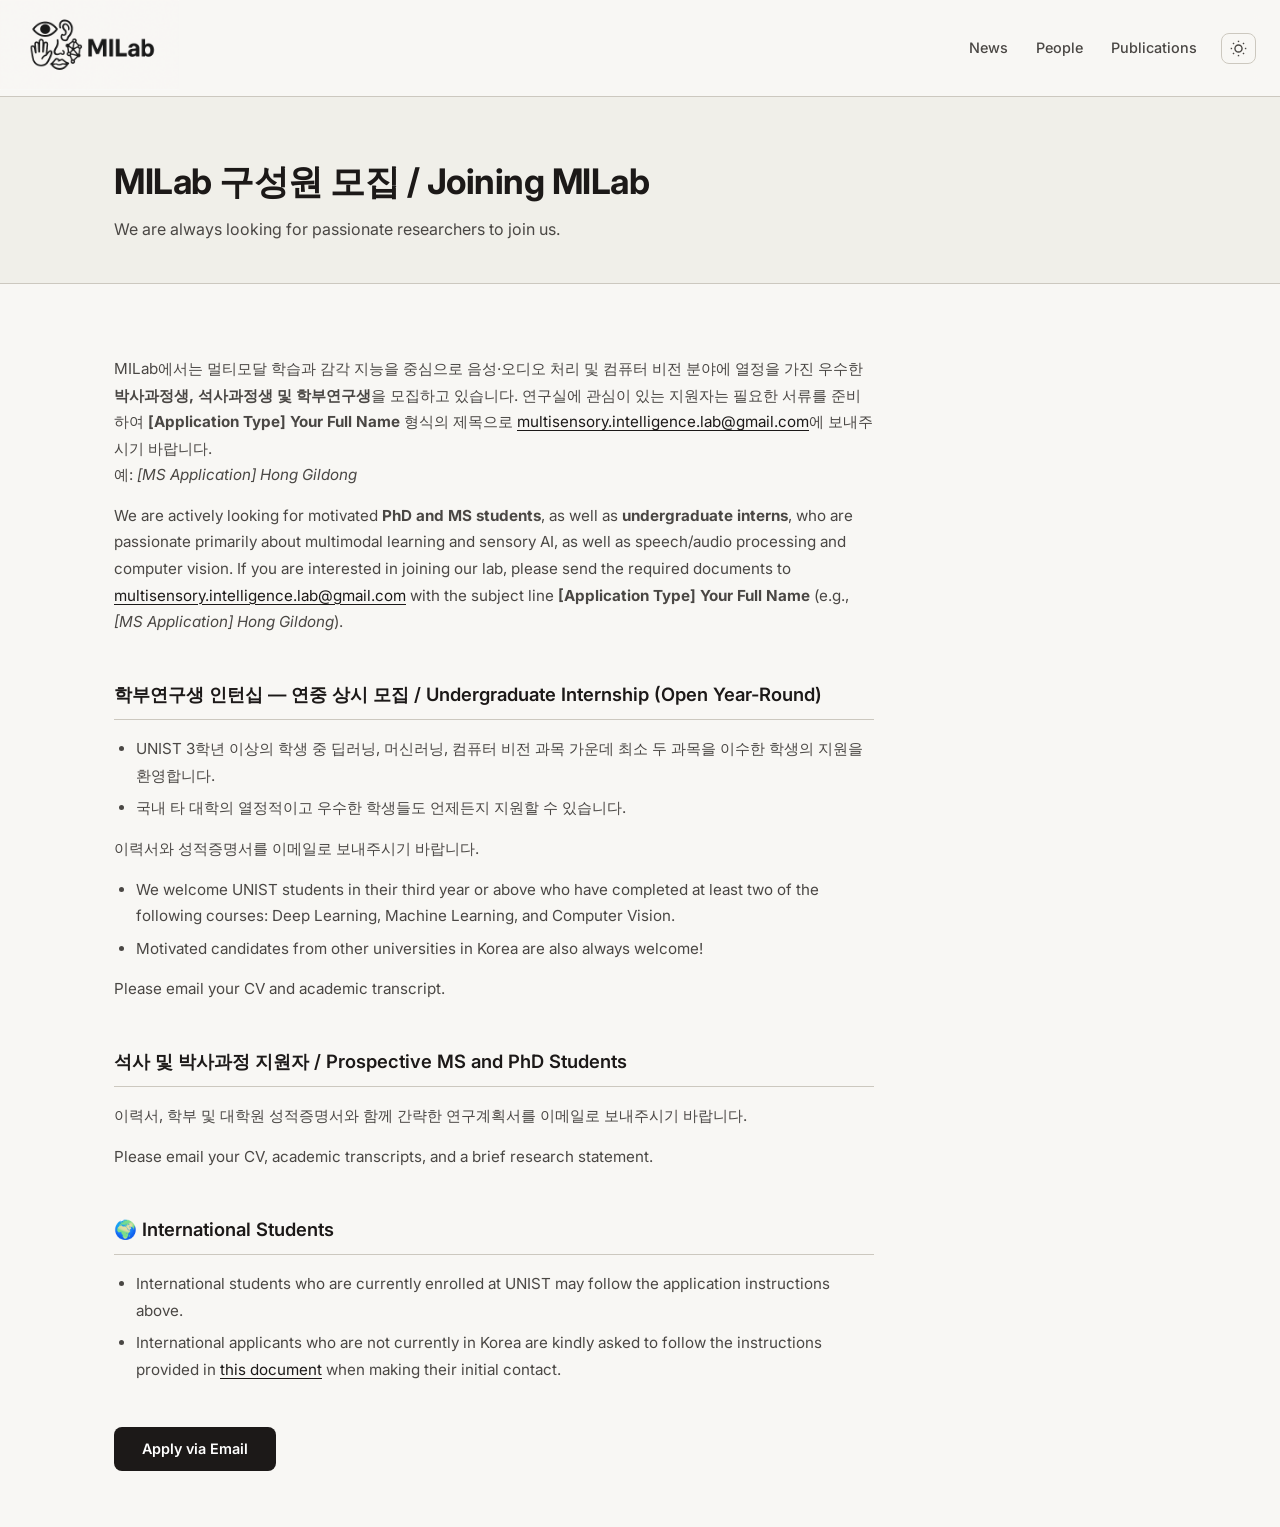
==== join.html @ 4d62dceb "Add Join MILab recruitment page and update join button Co-Authored-By: Claude Fable 5 <noreply@anthr" ====
<!DOCTYPE html>
<html lang="en" data-theme="light">
<head>
  <meta charset="UTF-8" />
  <meta name="viewport" content="width=device-width, initial-scale=1.0" />
  <title>Join MILab — MILab UNIST</title>
  <meta name="description" content="MILab is recruiting PhD/MS students and undergraduate interns passionate about multimodal learning and sensory AI." />
  <link rel="stylesheet" href="assets/css/style.css" />
  <link rel="stylesheet" href="assets/css/pages.css" />
  <link href="https://fonts.googleapis.com/css2?family=Inter:wght@300;400;500;600;700&display=swap" rel="stylesheet" />
</head>
<body>
  <header class="navbar">
    <a href="index.html" class="nav-logo">
      <img src="imgs/MILAB.png" alt="MILab" class="nav-logo-img" />
    </a>
    <div class="nav-inner">
      <nav class="nav-links">
        <a href="news.html">News</a>
        <a href="people.html">People</a>
        <a href="publications.html">Publications</a>
      </nav>
      <button class="theme-toggle" id="themeToggle" aria-label="Toggle theme">
        <svg class="icon-sun" xmlns="http://www.w3.org/2000/svg" viewBox="0 0 24 24" fill="none" stroke="currentColor" stroke-width="2"><circle cx="12" cy="12" r="5"/><line x1="12" y1="1" x2="12" y2="3"/><line x1="12" y1="21" x2="12" y2="23"/><line x1="4.22" y1="4.22" x2="5.64" y2="5.64"/><line x1="18.36" y1="18.36" x2="19.78" y2="19.78"/><line x1="1" y1="12" x2="3" y2="12"/><line x1="21" y1="12" x2="23" y2="12"/><line x1="4.22" y1="19.78" x2="5.64" y2="18.36"/><line x1="18.36" y1="5.64" x2="19.78" y2="4.22"/></svg>
        <svg class="icon-moon" xmlns="http://www.w3.org/2000/svg" viewBox="0 0 24 24" fill="none" stroke="currentColor" stroke-width="2"><path d="M21 12.79A9 9 0 1 1 11.21 3 7 7 0 0 0 21 12.79z"/></svg>
      </button>
      <button class="hamburger" id="hamburger" aria-label="Open menu">&#9776;</button>
    </div>
    <div class="mobile-menu" id="mobileMenu">
      <a href="news.html">News</a>
      <a href="people.html">People</a>
      <a href="publications.html">Publications</a>
    </div>
  </header>

  <main>
    <div class="page-hero">
      <div class="container">
        <h1 class="page-title">MILab 구성원 모집 / Joining MILab</h1>
        <p class="page-subtitle">We are always looking for passionate researchers to join us.</p>
      </div>
    </div>

    <div class="container page-content">
      <div class="join-page">

        <section class="join-section">
          <p class="join-ko">
            MILab에서는 멀티모달 학습과 감각 지능을 중심으로 음성·오디오 처리 및 컴퓨터 비전 분야에
            열정을 가진 우수한 <strong>박사과정생, 석사과정생 및 학부연구생</strong>을 모집하고 있습니다.
            연구실에 관심이 있는 지원자는 필요한 서류를 준비하여
            <strong>[Application Type] Your Full Name</strong> 형식의 제목으로
            <a href="mailto:multisensory.intelligence.lab@gmail.com">multisensory.intelligence.lab@gmail.com</a>에
            보내주시기 바랍니다.<br />
            예: <em>[MS Application] Hong Gildong</em>
          </p>
          <p class="join-en">
            We are actively looking for motivated <strong>PhD and MS students</strong>, as well as
            <strong>undergraduate interns</strong>, who are passionate primarily about multimodal learning
            and sensory AI, as well as speech/audio processing and computer vision.
            If you are interested in joining our lab, please send the required documents to
            <a href="mailto:multisensory.intelligence.lab@gmail.com">multisensory.intelligence.lab@gmail.com</a>
            with the subject line <strong>[Application Type] Your Full Name</strong>
            (e.g., <em>[MS Application] Hong Gildong</em>).
          </p>
        </section>

        <section class="join-section">
          <h2 class="join-section-title">학부연구생 인턴십 — 연중 상시 모집 / Undergraduate Internship (Open Year-Round)</h2>
          <ul class="join-list join-ko">
            <li>UNIST 3학년 이상의 학생 중 딥러닝, 머신러닝, 컴퓨터 비전 과목 가운데 최소 두 과목을 이수한 학생의 지원을 환영합니다.</li>
            <li>국내 타 대학의 열정적이고 우수한 학생들도 언제든지 지원할 수 있습니다.</li>
          </ul>
          <p class="join-ko">이력서와 성적증명서를 이메일로 보내주시기 바랍니다.</p>
          <ul class="join-list join-en">
            <li>We welcome UNIST students in their third year or above who have completed at least two of the following courses: Deep Learning, Machine Learning, and Computer Vision.</li>
            <li>Motivated candidates from other universities in Korea are also always welcome!</li>
          </ul>
          <p class="join-en">Please email your CV and academic transcript.</p>
        </section>

        <section class="join-section">
          <h2 class="join-section-title">석사 및 박사과정 지원자 / Prospective MS and PhD Students</h2>
          <p class="join-ko">이력서, 학부 및 대학원 성적증명서와 함께 간략한 연구계획서를 이메일로 보내주시기 바랍니다.</p>
          <p class="join-en">Please email your CV, academic transcripts, and a brief research statement.</p>
        </section>

        <section class="join-section">
          <h2 class="join-section-title">🌍 International Students</h2>
          <ul class="join-list">
            <li>International students who are currently enrolled at UNIST may follow the application instructions above.</li>
            <!-- TODO: replace href="#" with the actual link to the document for international applicants -->
            <li>International applicants who are not currently in Korea are kindly asked to follow the instructions provided in <a href="#">this document</a> when making their initial contact.</li>
          </ul>
        </section>

        <div class="join-cta">
          <a href="mailto:multisensory.intelligence.lab@gmail.com" class="join-btn">Apply via Email</a>
        </div>

      </div>
    </div>
  </main>

  <footer class="footer">
    <div class="container">
      <div class="footer-inner">
        <div class="footer-brand">
          <img src="imgs/MILAB.png" alt="MILab" class="footer-logo-img" />
          <p>Multisensory Intelligence Lab<br>UNIST · Ulsan, South Korea</p>
        </div>
        <div class="footer-links">
          <a href="news.html">News</a>
          <a href="people.html">People</a>
          <a href="publications.html">Publications</a>
        </div>
      </div>
      <p class="footer-copy">&copy; 2026 Multisensory Intelligence Lab, UNIST. All rights reserved.</p>
    </div>
  </footer>

  <script src="assets/js/main.js"></script>
</body>
</html>
---- assets/css/style.css ----
/* ── Reset & Variables ── */
*, *::before, *::after { box-sizing: border-box; margin: 0; padding: 0; }

:root {
  --bg: #F8F7F4;
  --bg-2: #f0efe9;
  --bg-3: #e8e6df;
  --border: #ccc8bf;
  --text: #1c1918;
  --text-2: #4a4744;
  --text-3: #8a8581;
  --accent: #1c1918;
  --accent-light: #e0dcd4;
  --accent-2: #3a3734;
  --tag-bg: #d8d4cc;
  --tag-color: #1c1918;
  --card-bg: #F8F7F4;
  --shadow: 0 2px 12px rgba(28,25,24,0.07);
  --shadow-hover: 0 8px 32px rgba(28,25,24,0.14);
  --radius: 12px;
  --nav-height: 96px;
  --font: 'Inter', system-ui, -apple-system, sans-serif;
}

[data-theme="dark"] {
  --bg: #1a1816;
  --bg-2: #211f1c;
  --bg-3: #282522;
  --border: #3a3734;
  --text: #efebe3;
  --text-2: #b8b4ac;
  --text-3: #7a7672;
  --accent: #efebe3;
  --accent-light: #2a2724;
  --accent-2: #ccc8bf;
  --tag-bg: #2a2724;
  --tag-color: #efebe3;
  --card-bg: #211f1c;
  --shadow: 0 2px 12px rgba(0,0,0,0.35);
  --shadow-hover: 0 8px 32px rgba(0,0,0,0.55);
}

html { scroll-behavior: smooth; height: 100%; }

body {
  font-family: var(--font);
  background: var(--bg);
  color: var(--text);
  line-height: 1.6;
  transition: background 0.25s, color 0.25s;
  height: 100%;
  display: flex;
  flex-direction: column;
  overflow: hidden;
}

a { color: var(--accent); text-decoration: none; transition: opacity 0.15s; }
a:hover { opacity: 0.75; }

.container {
  max-width: 1100px;
  margin: 0 auto;
  padding: 0 24px;
}

/* ── Navbar ── */
.navbar {
  position: sticky;
  top: 0;
  z-index: 100;
  border-bottom: 1px solid var(--border);
  backdrop-filter: blur(12px);
  background: color-mix(in srgb, var(--bg) 85%, transparent);
}

.nav-logo {
  position: absolute;
  top: 0;
  left: 0;
  display: block;
  line-height: 0;
}

.nav-logo-img {
  height: 90px;
  width: auto;
  display: block;
}

.nav-inner {
  height: var(--nav-height);
  display: flex;
  align-items: center;
  justify-content: flex-end;
  padding: 0 24px;
  gap: 24px;
}

/* Invert logo to white on dark background */
[data-theme="dark"] .nav-logo-img,
[data-theme="dark"] .footer-logo-img {
  filter: invert(1);
}

.footer-logo-img {
  height: 28px;
  width: auto;
  display: block;
  margin-bottom: 8px;
}

.logo-accent {
  color: var(--accent);
}

.nav-links {
  display: flex;
  gap: 28px;
  align-items: center;
}

.nav-links a {
  color: var(--text-2);
  font-size: 0.9rem;
  font-weight: 500;
}

.nav-links a:hover { color: var(--text); opacity: 1; }

.theme-toggle {
  background: none;
  border: 1px solid var(--border);
  border-radius: 8px;
  padding: 6px 8px;
  cursor: pointer;
  color: var(--text-2);
  display: flex;
  align-items: center;
  transition: background 0.15s, border-color 0.15s;
}

.theme-toggle:hover { background: var(--bg-2); }

.theme-toggle svg { width: 17px; height: 17px; }

[data-theme="light"] .icon-moon { display: none; }
[data-theme="dark"] .icon-sun { display: none; }

.hamburger {
  display: none;
  background: none;
  border: none;
  font-size: 1.5rem;
  color: var(--text);
  cursor: pointer;
  margin-left: auto;
}

.mobile-menu {
  display: none;
  flex-direction: column;
  padding: 12px 24px 16px;
  border-top: 1px solid var(--border);
  background: var(--bg);
}

.mobile-menu.open { display: flex; }
.mobile-menu a { padding: 10px 0; color: var(--text-2); font-size: 0.95rem; }

/* ── Split Layout ── */
.split-layout {
  display: grid;
  grid-template-columns: 1.2fr 1fr;
  flex: 1;
  min-height: 0;
  overflow: hidden;
}

.col-left {
  overflow-y: auto;
  height: 100%;
  background: var(--bg);
  border-right: 1px solid var(--border);
}

.col-right {
  overflow-y: auto;
  height: 100%;
  background: var(--bg-2);
}

.col-section {
  padding: 40px 36px;
}

/* ── Hero Carousel ── */
.hero { width: 100%; overflow: hidden; position: relative; }

.carousel {
  position: relative;
  height: 320px;
  overflow: hidden;
}
.carousel-slide img {
  width: 100%;
  height: 100%;
  object-fit: cover; /* 핵심! */
  display: block;
}

.carousel-track {
  display: flex;
  height: 100%;
  transition: transform 0.5s cubic-bezier(0.4, 0, 0.2, 1);
}

.carousel-slide {
  min-width: 100%;
  height: 100%;
  position: relative;
  display: flex;
  align-items: flex-end;
  padding: 32px 40px;
}

.slide-label {
  background: rgba(0,0,0,0.45);
  color: #fff;
  padding: 6px 14px;
  border-radius: 6px;
  font-size: 0.85rem;
  backdrop-filter: blur(4px);
}

.carousel-btn {
  position: absolute;
  top: 50%;
  transform: translateY(-50%);
  background: rgba(255,255,255,0.2);
  border: 1px solid rgba(255,255,255,0.3);
  color: #fff;
  font-size: 1.6rem;
  width: 44px;
  height: 44px;
  border-radius: 50%;
  cursor: pointer;
  display: flex;
  align-items: center;
  justify-content: center;
  backdrop-filter: blur(4px);
  transition: background 0.15s;
}

.carousel-btn:hover { background: rgba(255,255,255,0.35); }
.carousel-btn.prev { left: 20px; }
.carousel-btn.next { right: 20px; }

.carousel-dots {
  position: absolute;
  bottom: 16px;
  left: 50%;
  transform: translateX(-50%);
  display: flex;
  gap: 8px;
}

.dot {
  width: 8px;
  height: 8px;
  border-radius: 50%;
  background: rgba(255,255,255,0.5);
  cursor: pointer;
  transition: background 0.2s;
}

.dot.active { background: #fff; }

/* ── Mission ── */
.mission {
  background: var(--bg);
}

.mission-grid {
  display: grid;
  grid-template-columns: 1fr 320px;
  gap: 64px;
  align-items: start;
}

.mission-title {
  font-size: 2rem;
  font-weight: 700;
  line-height: 1.2;
  margin-bottom: 20px;
  letter-spacing: -0.5px;
}

.mission-lead {
  font-size: 1.05rem;
  color: var(--text);
  margin-bottom: 16px;
  line-height: 1.7;
}

.mission-body {
  font-size: 0.95rem;
  color: var(--text-2);
  line-height: 1.75;
  margin-bottom: 24px;
}

.mission-tags {
  display: flex;
  flex-wrap: wrap;
  gap: 8px;
}

.tag {
  background: var(--tag-bg);
  color: var(--tag-color);
  border-radius: 6px;
  padding: 5px 12px;
  font-size: 0.8rem;
  font-weight: 500;
}

.pi-card {
  background: var(--card-bg);
  border: 1px solid var(--border);
  border-radius: var(--radius);
  padding: 28px;
  box-shadow: var(--shadow);
  display: flex;
  gap: 20px;
  align-items: flex-start;
}

.pi-avatar {
  width: 60px;
  height: 60px;
  border-radius: 50%;
  background: var(--text);
  color: var(--bg);
  display: flex;
  align-items: center;
  justify-content: center;
  font-weight: 700;
  font-size: 1.1rem;
  flex-shrink: 0;
}

.pi-info h3 { font-size: 1rem; font-weight: 600; margin-bottom: 4px; }

.pi-title { font-size: 0.82rem; color: var(--accent); font-weight: 500; margin-bottom: 2px; }
.pi-affil { font-size: 0.8rem; color: var(--text-3); margin-bottom: 14px; }

.pi-links { display: flex; flex-wrap: wrap; gap: 8px; }
.pi-link {
  font-size: 0.78rem;
  font-weight: 500;
  color: var(--accent);
  border: 1px solid var(--border);
  border-radius: 5px;
  padding: 3px 10px;
}
.pi-link:hover { background: var(--accent-light); opacity: 1; }

/* ── Sections common ── */
.section-title {
  font-size: 1.5rem;
  font-weight: 700;
  letter-spacing: -0.3px;
  margin-bottom: 32px;
}

.section-header {
  display: flex;
  align-items: center;
  justify-content: space-between;
  margin-bottom: 32px;
}

.section-header .section-title { margin-bottom: 0; }

.see-all {
  font-size: 0.87rem;
  font-weight: 500;
  color: var(--accent);
}

/* ── Research Areas ── */
.research-areas {
  background: var(--bg-2);
}

.areas-grid {
  display: grid;
  grid-template-columns: 1fr;
  gap: 16px;
}

.area-card {
  background: var(--card-bg);
  border: 1px solid var(--border);
  border-radius: var(--radius);
  padding: 28px;
  box-shadow: var(--shadow);
  transition: box-shadow 0.2s, transform 0.2s;
}

.area-card:hover {
  box-shadow: var(--shadow-hover);
  transform: translateY(-2px);
}

.area-icon {
  width: 48px;
  height: 48px;
  color: var(--accent);
  margin-bottom: 16px;
}

.area-card h3 {
  font-size: 1rem;
  font-weight: 600;
  margin-bottom: 10px;
}

.area-card p {
  font-size: 0.875rem;
  color: var(--text-2);
  line-height: 1.65;
}

/* ── Updates ── */
.updates {
  background: var(--bg-3);
}

.updates-list { display: flex; flex-direction: column; gap: 0; }

.update-item {
  display: flex;
  gap: 20px;
  align-items: flex-start;
  padding: 20px 0;
  border-bottom: 1px solid var(--border);
}

.update-item:first-child { border-top: 1px solid var(--border); }

.update-date {
  font-size: 0.8rem;
  color: var(--text-3);
  font-weight: 500;
  min-width: 68px;
  padding-top: 3px;
}

.update-content { display: flex; align-items: flex-start; gap: 12px; }

.update-badge {
  display: inline-block;
  background: var(--text);
  color: var(--bg);
  font-size: 0.72rem;
  font-weight: 600;
  padding: 2px 8px;
  border-radius: 4px;
  flex-shrink: 0;
  margin-top: 3px;
}

.update-badge.accepted { background: var(--text-2); }
.update-badge.news { background: var(--text-3); }

.update-content p {
  font-size: 0.9rem;
  color: var(--text-2);
  line-height: 1.6;
}

/* ── Projects ── */
.projects {
  background: var(--bg);
}

.projects-grid {
  display: grid;
  grid-template-columns: 1fr;
  gap: 16px;
}

.project-card {
  background: var(--card-bg);
  border: 1px solid var(--border);
  border-radius: var(--radius);
  overflow: hidden;
  box-shadow: var(--shadow);
  transition: box-shadow 0.2s, transform 0.2s;
}

.project-card:hover {
  box-shadow: var(--shadow-hover);
  transform: translateY(-2px);
}

.project-thumb {
  height: 120px;
  display: flex;
  align-items: center;
  justify-content: center;
}

.project-thumb-label {
  color: rgba(255,255,255,0.9);
  font-size: 1.2rem;
  font-weight: 700;
  letter-spacing: 1px;
}

.project-info { padding: 20px; }

.project-info h3 {
  font-size: 0.95rem;
  font-weight: 600;
  margin-bottom: 8px;
  line-height: 1.4;
}

.project-info p {
  font-size: 0.83rem;
  color: var(--text-2);
  line-height: 1.6;
  margin-bottom: 14px;
}

.project-tags { display: flex; flex-wrap: wrap; gap: 6px; }

.ptag {
  background: var(--bg-3);
  color: var(--text-3);
  border-radius: 4px;
  padding: 2px 8px;
  font-size: 0.75rem;
  font-weight: 500;
}

/* ── People Preview ── */
.people-preview {
  background: var(--bg-3);
}

.people-grid {
  display: grid;
  grid-template-columns: repeat(4, 1fr);
  gap: 10px;
}

.person-card {
  text-align: center;
  padding: 0;
  background: var(--card-bg);
  border: 1px solid var(--border);
  border-radius: var(--radius);
  box-shadow: var(--shadow);
  transition: box-shadow 0.2s, transform 0.2s;
  overflow: hidden;
}

.person-card:hover {
  box-shadow: var(--shadow-hover);
  transform: translateY(-2px);
}

.person-avatar {
  width: 100%;
  aspect-ratio: 1 / 1;
  border-radius: 0;
  background: var(--bg-3);
  border-bottom: 1px solid var(--border);
  color: var(--text-3);
  font-weight: 700;
  font-size: 1.2rem;
  display: flex;
  align-items: center;
  justify-content: center;
  overflow: hidden;
}

.person-avatar img {
  width: 100%;
  height: 100%;
  object-fit: cover;
}

.person-card-body {
  padding: 10px 8px 12px;
}

.person-card h4 { font-size: 0.80rem; font-weight: 600; margin-bottom: 3px; }
.person-card p { font-size: 0.70rem; color: var(--text-3); }

.join-card a {
  display: block;
  color: inherit;
  text-decoration: none;
}

.join-card .join-icon {
  width: 100%;
  aspect-ratio: 1 / 1;
  border-radius: 0;
  background: var(--bg-3);
  border-bottom: 2px dashed var(--border);
  color: var(--accent);
  font-size: 2rem;
  font-weight: 300;
  display: flex;
  align-items: center;
  justify-content: center;
}

.join-card h4 { color: var(--accent); font-size: 0.88rem; font-weight: 600; margin-bottom: 4px; }

/* ── Join Section (main page) ── */
.join-section-inline {
  padding: 0 36px 40px;
}

.join-box {
  background: var(--accent-light);
  border: 1px solid color-mix(in srgb, var(--accent) 30%, transparent);
  border-radius: var(--radius);
  padding: 36px 40px;
  text-align: center;
}

.join-box h2 { font-size: 1.3rem; font-weight: 700; margin-bottom: 14px; }
.join-box p { font-size: 0.9rem; color: var(--text-2); max-width: 560px; margin: 0 auto 24px; line-height: 1.7; }

.join-btn {
  display: inline-block;
  background: var(--accent);
  color: var(--bg);
  padding: 10px 28px;
  border-radius: 8px;
  font-size: 0.9rem;
  font-weight: 600;
  transition: opacity 0.15s;
}

.join-btn:hover { opacity: 0.85; }

/* ── Publications Preview (right column) ── */
.publications-preview {
  background: var(--bg);
}

.pub-card {
  display: flex;
  flex-direction: row;
  gap: 20px;
  padding: 20px 0;
  border-bottom: 1px solid var(--border);
  align-items: center;
}

.pub-thumb {
  width: 200px;
  height: 130px;
  border-radius: 8px;
  flex-shrink: 0;
  display: flex;
  align-items: center;
  justify-content: center;
  background: var(--bg);
  overflow: hidden;
  color: var(--text-3);
  font-size: 0.8rem;
}

.pub-thumb img {
  display: block;
  width: 100%;
  height: 100%;
  object-fit: contain;
}

.pub-title {
  font-size: 0.95rem;
  font-weight: 600;
  margin-bottom: 5px;
  line-height: 1.45;
}

.pub-authors {
  font-size: 0.83rem;
  color: var(--text-2);
  margin-bottom: 3px;
}

.pub-venue {
  font-size: 0.83rem;
  color: var(--text-3);
  margin-bottom: 10px;
}

.pub-legend {
  font-size: 0.82rem;
  color: var(--text-3);
  margin-bottom: 12px;
}

.pub-legend-symbol {
  color: var(--accent);
  font-weight: 700;
}

.pub-meta {
  font-size: 0.80rem;
  color: #e53e3e;
  margin-left: 4px;
}

.pub-links { display: flex; gap: 8px; }

.pub-link {
  font-size: 0.78rem;
  font-weight: 500;
  color: var(--accent);
  border: 1px solid var(--border);
  border-radius: 5px;
  padding: 2px 10px;
  transition: background 0.15s;
}

.pub-link:hover { background: var(--accent-light); opacity: 1; }

/* ── Inline col-footer (split view) ── */
.col-footer {
  padding: 24px 36px 32px;
  border-top: 1px solid var(--border);
  display: flex;
  align-items: center;
  gap: 16px;
}

.col-footer p {
  font-size: 0.78rem;
  color: var(--text-3);
}

.col-footer-social {
  display: flex;
  gap: 12px;
  margin-left: auto;
}

.col-footer-social a {
  color: var(--text-3);
  transition: color 0.15s;
}

.col-footer-social a:hover {
  color: var(--accent);
  opacity: 1;
}

/* ── Footer ── */
.footer {
  display: none; /* hidden in split-screen desktop mode */
  background: var(--bg-2);
  border-top: 1px solid var(--border);
  padding: 48px 0 24px;
}

.footer-inner {
  display: flex;
  gap: 48px;
  align-items: flex-start;
  margin-bottom: 32px;
  flex-wrap: wrap;
}

.footer-brand .nav-logo {
  display: inline-block;
  font-size: 1.1rem;
  font-weight: 700;
  color: var(--text);
  margin-bottom: 8px;
}

.footer-brand p {
  font-size: 0.82rem;
  color: var(--text-3);
  line-height: 1.6;
}

.footer-links {
  display: flex;
  flex-direction: column;
  gap: 8px;
  margin-left: auto;
}

.footer-links a { font-size: 0.85rem; color: var(--text-2); }

.footer-social { display: flex; gap: 16px; align-items: center; }

.social-link { color: var(--text-3); transition: color 0.15s; }
.social-link:hover { color: var(--accent); opacity: 1; }

.footer-copy {
  font-size: 0.78rem;
  color: var(--text-3);
  text-align: center;
  padding-top: 24px;
  border-top: 1px solid var(--border);
}

/* ── Responsive ── */
@media (max-width: 900px) {
  /* Collapse split layout to single column */
  body { height: auto; overflow: auto; }
  .footer { display: block; }
  .split-layout {
    display: flex;
    flex-direction: column;
    height: auto;
    overflow: visible;
  }
  .col-left, .col-right {
    display: contents;
  }
  /* Mobile section order: about → updates → publications → people */
  .hero               { order: 1; }
  .mission            { order: 2; }
  .updates            { order: 3; border-top: 1px solid var(--border); }
  .publications-preview { order: 4; border-top: 1px solid var(--border); }
  .people-preview     { order: 5; border-top: 1px solid var(--border); }
  .col-footer         { order: 6; border-top: 1px solid var(--border); }
  .areas-grid { grid-template-columns: repeat(3, 1fr); }
  .projects-grid { grid-template-columns: 1fr 1fr; }
  .people-grid { grid-template-columns: repeat(2, 1fr); }
}

@media (max-width: 640px) {
  .nav-links { display: none; }
  .hamburger { display: block; }
  .carousel { height: 220px; }
  .mission-title { font-size: 1.5rem; }
  .col-section { padding: 28px 20px; }
  .areas-grid { grid-template-columns: 1fr; }
  .projects-grid { grid-template-columns: 1fr; }
  .people-grid { grid-template-columns: repeat(2, 1fr); }
  .footer-inner { flex-direction: column; gap: 24px; }
  .footer-links { margin-left: 0; flex-direction: row; flex-wrap: wrap; gap: 12px; }
}
---- assets/css/pages.css ----
/* ── Pages: shared styles for inner pages ── */

/* Override split-screen body lock from style.css */
body {
  height: auto;
  overflow: auto;
}

.nav-active {
  color: var(--text) !important;
  font-weight: 600 !important;
}

/* Page Hero */
.page-hero {
  background: var(--bg-2);
  border-bottom: 1px solid var(--border);
  padding: 56px 0 40px;
}

.page-title {
  font-size: 2.2rem;
  font-weight: 700;
  letter-spacing: -0.5px;
  margin-bottom: 8px;
}

.page-subtitle {
  font-size: 1rem;
  color: var(--text-2);
}

.page-content {
  padding: 56px 24px;
}

/* ── People Page ── */
.people-section {
  margin-bottom: 56px;
}

.people-section-title {
  font-size: 1.15rem;
  font-weight: 600;
  color: var(--text-3);
  text-transform: uppercase;
  letter-spacing: 0.08em;
  margin-bottom: 24px;
  padding-bottom: 10px;
  border-bottom: 1px solid var(--border);
}

/* People group label (used in index.html people preview) */
.people-group-label {
  font-size: 0.75rem;
  font-weight: 600;
  color: var(--text-3);
  text-transform: uppercase;
  letter-spacing: 0.08em;
  margin-bottom: 12px;
}

/* Faculty */
.faculty-card {
  background: var(--card-bg);
  border: 1px solid var(--border);
  border-radius: var(--radius);
  padding: 32px;
  box-shadow: var(--shadow);
  display: flex;
  gap: 28px;
  align-items: center;
}

.faculty-avatar {
  width: 220px;
  height: 280px;
  border-radius: 10px;
  color: #fff;
  font-size: 2rem;
  font-weight: 700;
  display: flex;
  align-items: center;
  justify-content: center;
  flex-shrink: 0;
  overflow: hidden;
  background: var(--bg-3);
  border: 1px solid var(--border);
}

.faculty-avatar img {
  width: 100%;
  height: 100%;
  object-fit: cover;
}

.faculty-info h3 {
  font-size: 1.25rem;
  font-weight: 700;
  margin-bottom: 4px;
}

.faculty-role {
  font-size: 0.875rem;
  color: var(--accent);
  font-weight: 500;
  margin-bottom: 2px;
}

.faculty-affil {
  font-size: 0.82rem;
  color: var(--text-3);
  margin-bottom: 14px;
}

.faculty-bio {
  font-size: 0.875rem;
  color: var(--text-2);
  line-height: 1.7;
  margin-bottom: 18px;
  max-width: 640px;
}

.faculty-links { display: flex; flex-wrap: wrap; gap: 10px; }

.fac-link {
  font-size: 0.82rem;
  font-weight: 500;
  color: var(--accent);
  border: 1px solid var(--border);
  border-radius: 6px;
  padding: 4px 12px;
  transition: background 0.15s;
}

.fac-link:hover { background: var(--accent-light); opacity: 1; }

.fac-link-page {
  background: var(--accent);
  color: var(--bg) !important;
  border-color: var(--accent);
}

.fac-link-page:hover { background: var(--accent-2); opacity: 1; }

/* Students */
.students-grid {
  display: grid;
  grid-template-columns: repeat(4, 1fr);
  gap: 20px;
}

.student-card {
  background: var(--card-bg);
  border: 1px solid var(--border);
  border-radius: var(--radius);
  padding: 0;
  box-shadow: var(--shadow);
  transition: box-shadow 0.2s, transform 0.2s;
  overflow: hidden;
}

.student-card:hover {
  box-shadow: var(--shadow-hover);
  transform: translateY(-2px);
}

.student-card-body {
  padding: 16px 16px 20px;
}

.student-avatar {
  width: 100%;
  aspect-ratio: 1 / 1;
  border-radius: 0;
  color: var(--text-3);
  font-size: 1.6rem;
  font-weight: 700;
  display: flex;
  align-items: center;
  justify-content: center;
  margin-bottom: 0;
  background: var(--bg-3);
  border-bottom: 1px solid var(--border);
  overflow: hidden;
}

.student-avatar img {
  width: 100%;
  height: 100%;
  object-fit: cover;
}

.student-card h4 { font-size: 0.95rem; font-weight: 600; margin-bottom: 3px; }

.student-program {
  font-size: 0.78rem;
  color: var(--accent);
  font-weight: 500;
  margin-bottom: 6px;
}

.student-research {
  font-size: 0.78rem;
  color: var(--text-3);
  line-height: 1.5;
  margin-bottom: 12px;
}

.student-links { display: flex; gap: 8px; flex-wrap: wrap; }
.student-links a { font-size: 0.78rem; color: var(--accent); }

.student-link-page {
  background: var(--accent);
  color: var(--bg) !important;
  padding: 2px 10px;
  border-radius: 5px;
  font-weight: 500;
}

.student-link-page:hover { opacity: 0.8; }

/* Join Box */
.join-section { margin-top: 16px; }

.join-box {
  background: var(--accent-light);
  border: 1px solid color-mix(in srgb, var(--accent) 30%, transparent);
  border-radius: var(--radius);
  padding: 36px 40px;
  text-align: center;
}

.join-box h2 { font-size: 1.3rem; font-weight: 700; margin-bottom: 14px; }
.join-box p { font-size: 0.9rem; color: var(--text-2); max-width: 560px; margin: 0 auto 24px; line-height: 1.7; }

.join-btn {
  display: inline-block;
  background: var(--accent);
  color: #fff;
  padding: 10px 28px;
  border-radius: 8px;
  font-size: 0.9rem;
  font-weight: 600;
  transition: opacity 0.15s;
}

.join-btn:hover { opacity: 0.85; }

/* ── Publications Page ── */
.pub-filter {
  display: flex;
  gap: 8px;
  margin-bottom: 12px;
  flex-wrap: wrap;
}

.pub-legend {
  font-size: 0.82rem;
  color: var(--text-3);
  margin-bottom: 36px;
}

.pub-legend-symbol {
  color: var(--accent);
  font-weight: 700;
}

.pub-filter-btn {
  background: var(--bg-3);
  border: 1px solid var(--border);
  border-radius: 6px;
  padding: 6px 16px;
  font-size: 0.85rem;
  font-weight: 500;
  color: var(--text-2);
  cursor: pointer;
  transition: background 0.15s, color 0.15s;
}

.pub-filter-btn:hover { background: var(--bg-2); }
.pub-filter-btn.active {
  background: var(--accent);
  color: #fff;
  border-color: var(--accent);
}

.pub-year-group { margin-bottom: 48px; }

.pub-year {
  font-size: 1.3rem;
  font-weight: 700;
  color: var(--text-3);
  margin-bottom: 20px;
  padding-bottom: 10px;
  border-bottom: 2px solid var(--border);
}

.pub-card {
  display: flex;
  flex-direction: row;
  gap: 24px;
  padding: 24px 0;
  border-bottom: 1px solid var(--border);
  align-items: center;
}

.pub-thumb {
  width: 280px;
  height: 160px;
  border-radius: 8px;
  flex-shrink: 0;
  display: flex;
  align-items: center;
  justify-content: center;
  background: var(--bg);
  overflow: hidden;
  color: var(--text-3);
  font-size: 0.82rem;
}

.pub-thumb img {
  display: block;
  width: 100%;
  height: 100%;
  object-fit: contain;
}

.pub-title {
  font-size: 0.95rem;
  font-weight: 600;
  margin-bottom: 5px;
  line-height: 1.45;
}

.pub-authors {
  font-size: 0.83rem;
  color: var(--text-2);
  margin-bottom: 3px;
}

.pub-venue {
  font-size: 0.83rem;
  color: var(--text-3);
  margin-bottom: 10px;
}

.pub-links { display: flex; gap: 8px; }

.pub-link {
  font-size: 0.78rem;
  font-weight: 500;
  color: var(--accent);
  border: 1px solid var(--border);
  border-radius: 5px;
  padding: 2px 10px;
  transition: background 0.15s;
}

.pub-link:hover { background: var(--accent-light); opacity: 1; }

/* Inline venue meta: equal contribution, corresponding, impact factor */
.pub-meta {
  font-size: 0.83rem;
  color: #e53e3e;
}

.pub-if {
  font-size: 0.83rem;
  color: #e53e3e;
}

/* Sky-blue note line (workshop / award mentions) */
.pub-note {
  font-size: 0.83rem;
  color: #0ea5e9;
  margin-top: 1em;
}

/* Award-winning paper */
.pub-card.pub-award {
  border-left: 4px solid #f59e0b;
  padding-left: 20px;
  margin-left: -24px;
}

.pub-award-badge {
  display: inline-flex;
  align-items: center;
  gap: 5px;
  font-size: 0.75rem;
  font-weight: 600;
  color: #92400e;
  background: #fef3c7;
  border: 1px solid #fcd34d;
  border-radius: 4px;
  padding: 2px 9px;
  margin-top: 8px;
}

[data-theme="dark"] .pub-award-badge {
  color: #fcd34d;
  background: #451a03;
  border-color: #92400e;
}

/* ── Responsive ── */
@media (max-width: 900px) {
  .students-grid { grid-template-columns: repeat(2, 1fr); }
  .faculty-card { flex-direction: column; }
}

@media (max-width: 640px) {
  .students-grid { grid-template-columns: 1fr 1fr; }
  .pub-card { flex-direction: column; }
  .pub-thumb { width: 100%; height: 160px; }
  .join-box { padding: 24px 20px; }
}

/* ── Join Page ── */
.join-page {
  max-width: 760px;
}

.join-section {
  margin-bottom: 44px;
}

.join-section-title {
  font-size: 1.15rem;
  font-weight: 600;
  margin-bottom: 16px;
  padding-bottom: 10px;
  border-bottom: 1px solid var(--border);
}

.join-section p {
  font-size: 0.95rem;
  line-height: 1.75;
  color: var(--text-2);
  margin-bottom: 14px;
}

.join-list {
  list-style: disc;
  padding-left: 22px;
  margin-bottom: 14px;
}

.join-list li {
  font-size: 0.95rem;
  line-height: 1.75;
  color: var(--text-2);
  margin-bottom: 6px;
}

.join-section a {
  color: var(--text);
  text-decoration: underline;
  text-underline-offset: 3px;
}

.join-cta {
  margin-top: 8px;
}
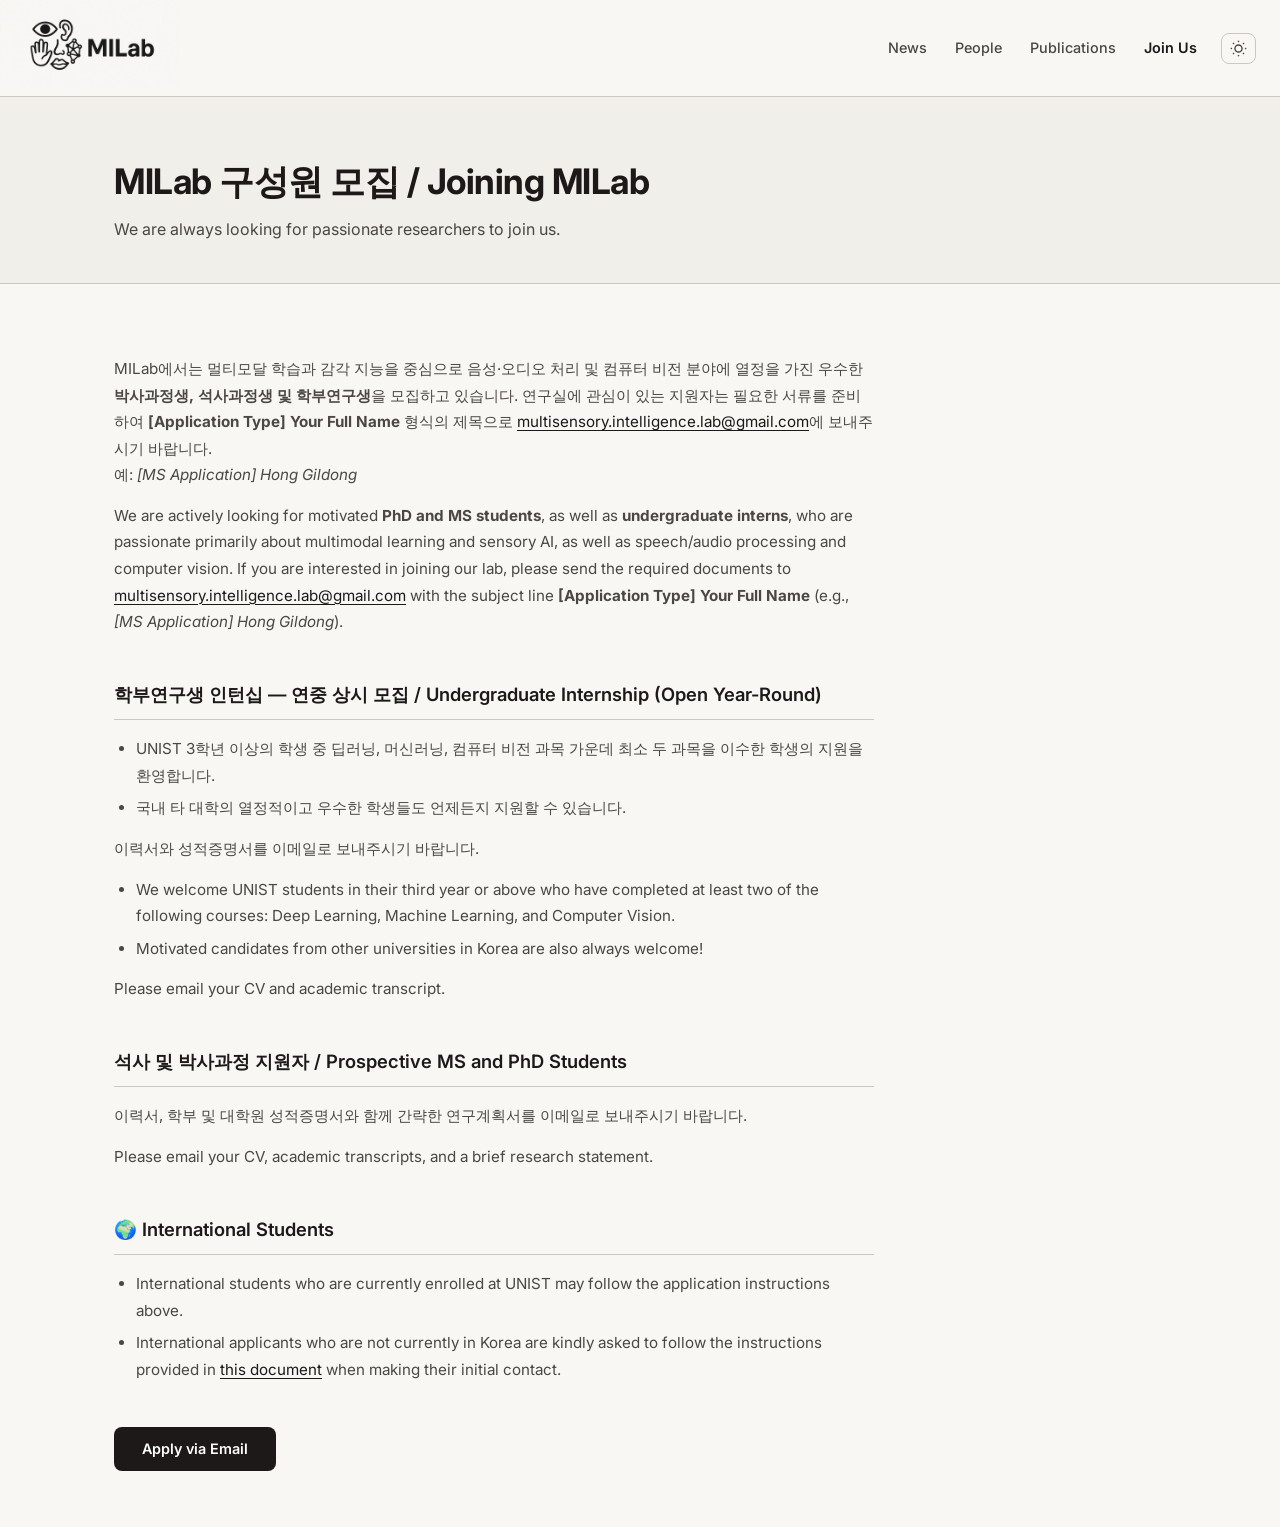
==== commit c180f7c8: "download the application document and add the join us button on the nevigate bar" ====
--- a/join.html
+++ b/join.html
@@ -19,6 +19,7 @@
         <a href="news.html">News</a>
         <a href="people.html">People</a>
         <a href="publications.html">Publications</a>
+        <a href="join.html" class="nav-active">Join Us</a>
       </nav>
       <button class="theme-toggle" id="themeToggle" aria-label="Toggle theme">
         <svg class="icon-sun" xmlns="http://www.w3.org/2000/svg" viewBox="0 0 24 24" fill="none" stroke="currentColor" stroke-width="2"><circle cx="12" cy="12" r="5"/><line x1="12" y1="1" x2="12" y2="3"/><line x1="12" y1="21" x2="12" y2="23"/><line x1="4.22" y1="4.22" x2="5.64" y2="5.64"/><line x1="18.36" y1="18.36" x2="19.78" y2="19.78"/><line x1="1" y1="12" x2="3" y2="12"/><line x1="21" y1="12" x2="23" y2="12"/><line x1="4.22" y1="19.78" x2="5.64" y2="18.36"/><line x1="18.36" y1="5.64" x2="19.78" y2="4.22"/></svg>
@@ -30,6 +31,7 @@
       <a href="news.html">News</a>
       <a href="people.html">People</a>
       <a href="publications.html">Publications</a>
+      <a href="join.html">Join Us</a>
     </div>
   </header>
 
@@ -89,13 +91,12 @@
           <h2 class="join-section-title">🌍 International Students</h2>
           <ul class="join-list">
             <li>International students who are currently enrolled at UNIST may follow the application instructions above.</li>
-            <!-- TODO: replace href="#" with the actual link to the document for international applicants -->
-            <li>International applicants who are not currently in Korea are kindly asked to follow the instructions provided in <a href="#">this document</a> when making their initial contact.</li>
+            <li>International applicants who are not currently in Korea are kindly asked to follow the instructions provided in <a href="MILab_Application_Form.docx" download>this document</a> when making their initial contact.</li>
           </ul>
         </section>
 
         <div class="join-cta">
-          <a href="mailto:multisensory.intelligence.lab@gmail.com" class="join-btn">Apply via Email</a>
+          <a href="mailto:multisensory.intelligence.lab@gmail.com" class="join-btn" target="_blank" rel="noopener">Apply via Email</a>
         </div>
 
       </div>
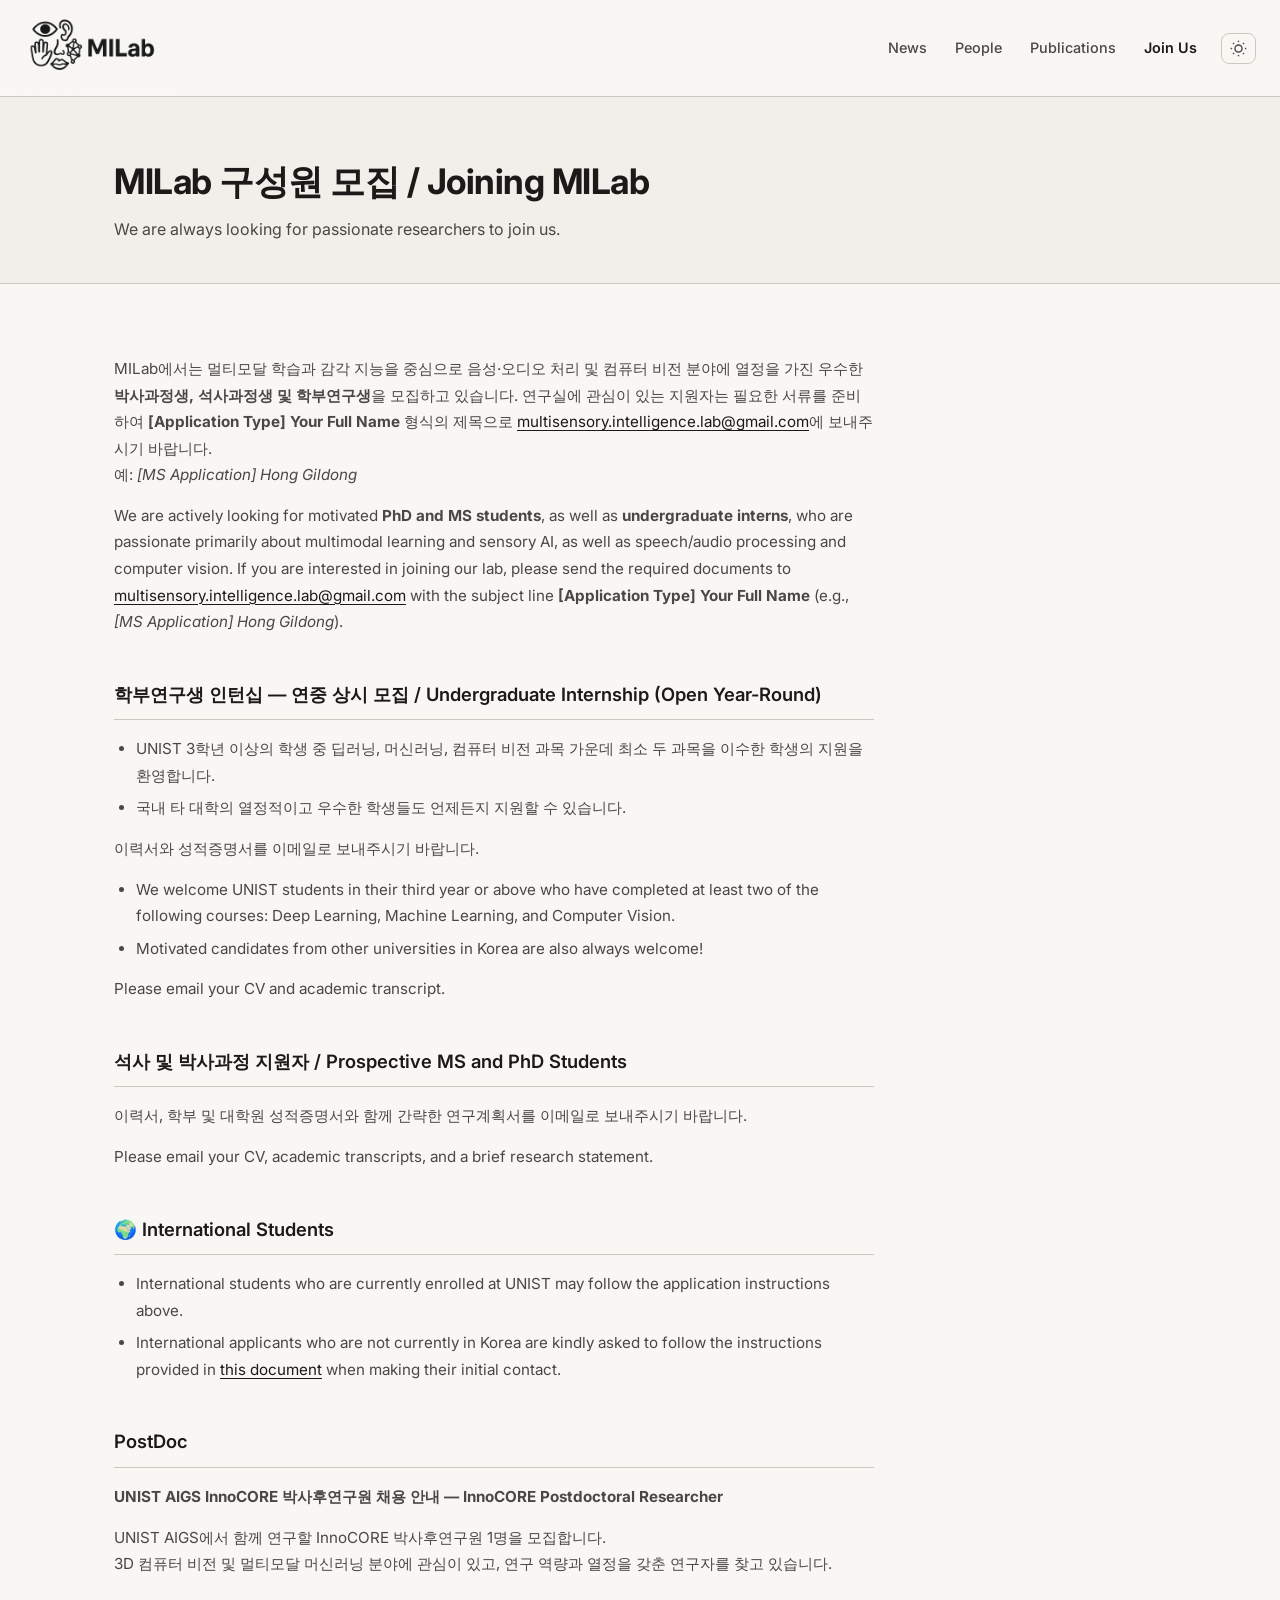
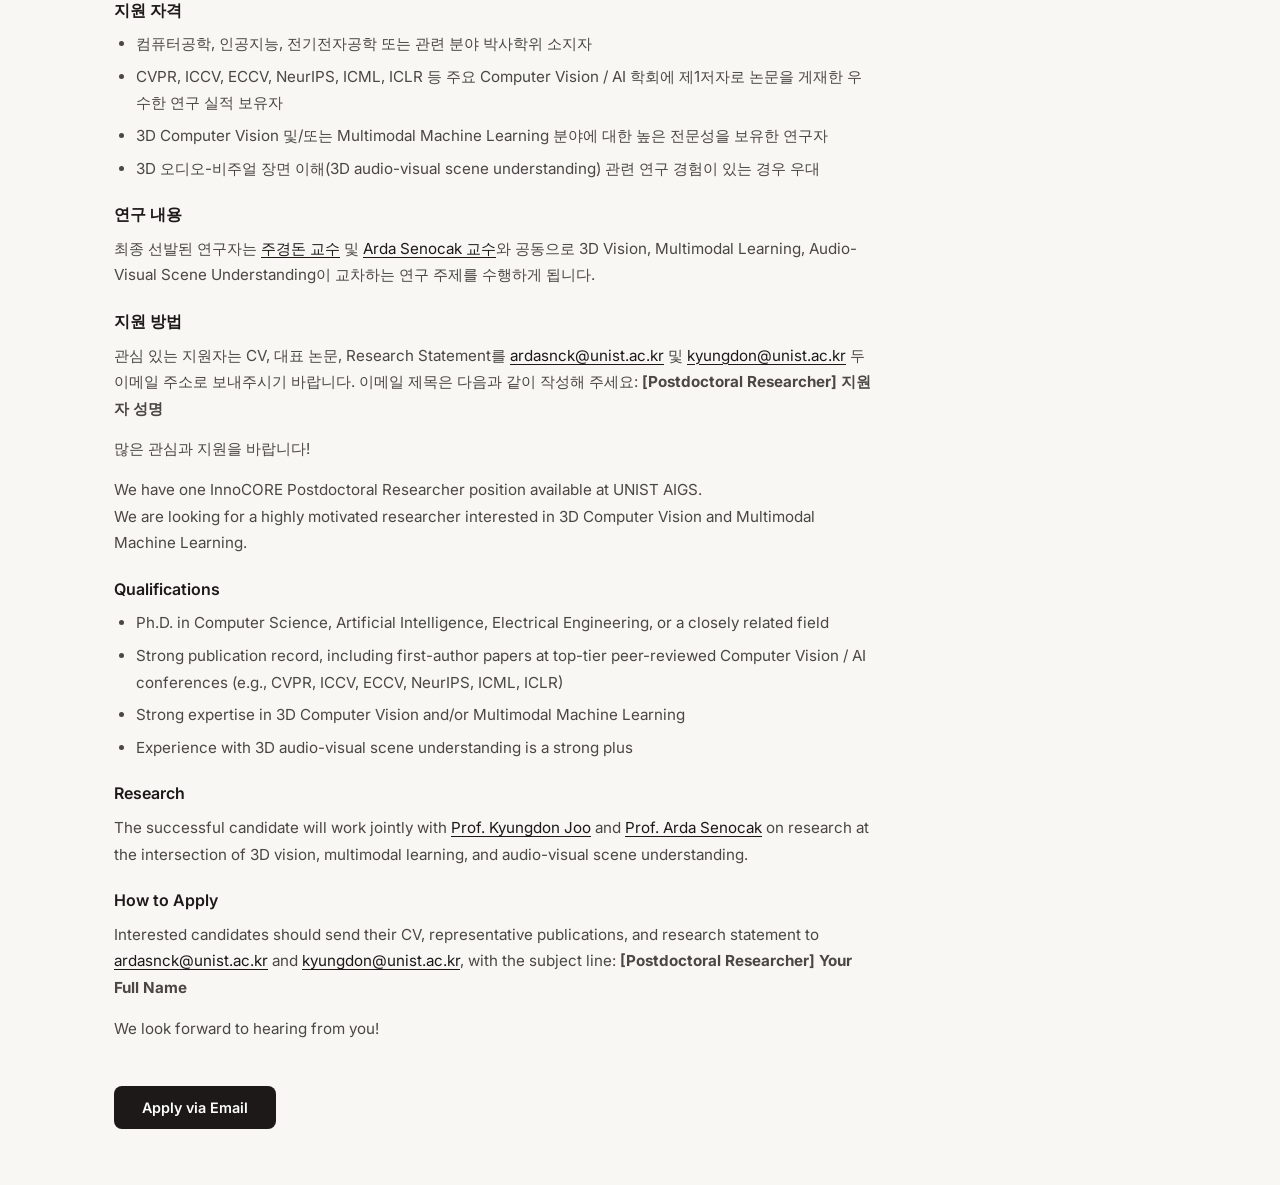
==== commit efb07925: "Add postdoc" ====
--- a/join.html
+++ b/join.html
@@ -95,6 +95,68 @@
           </ul>
         </section>
 
+        <section class="join-section">
+          <h2 class="join-section-title">PostDoc</h2>
+
+          <div class="join-ko">
+            <p><strong>UNIST AIGS InnoCORE 박사후연구원 채용 안내 — InnoCORE Postdoctoral Researcher</strong></p>
+            <p>
+              UNIST AIGS에서 함께 연구할 InnoCORE 박사후연구원 1명을 모집합니다.<br />
+              3D 컴퓨터 비전 및 멀티모달 머신러닝 분야에 관심이 있고, 연구 역량과 열정을 갖춘 연구자를 찾고 있습니다.
+            </p>
+            <h3 class="join-subtitle">지원 자격</h3>
+            <ul class="join-list">
+              <li>컴퓨터공학, 인공지능, 전기전자공학 또는 관련 분야 박사학위 소지자</li>
+              <li>CVPR, ICCV, ECCV, NeurIPS, ICML, ICLR 등 주요 Computer Vision / AI 학회에 제1저자로 논문을 게재한 우수한 연구 실적 보유자</li>
+              <li>3D Computer Vision 및/또는 Multimodal Machine Learning 분야에 대한 높은 전문성을 보유한 연구자</li>
+              <li>3D 오디오-비주얼 장면 이해(3D audio-visual scene understanding) 관련 연구 경험이 있는 경우 우대</li>
+            </ul>
+            <h3 class="join-subtitle">연구 내용</h3>
+            <p>
+              최종 선발된 연구자는 <a href="https://unist.info/?page_id=194" target="_blank" rel="noopener">주경돈 교수</a> 및
+              <a href="https://unist-milab-research.github.io/" target="_blank" rel="noopener">Arda Senocak 교수</a>와 공동으로
+              3D Vision, Multimodal Learning, Audio-Visual Scene Understanding이 교차하는 연구 주제를 수행하게 됩니다.
+            </p>
+            <h3 class="join-subtitle">지원 방법</h3>
+            <p>
+              관심 있는 지원자는 CV, 대표 논문, Research Statement를
+              <a href="mailto:ardasnck@unist.ac.kr">ardasnck@unist.ac.kr</a> 및
+              <a href="mailto:kyungdon@unist.ac.kr">kyungdon@unist.ac.kr</a> 두 이메일 주소로 보내주시기 바랍니다.
+              이메일 제목은 다음과 같이 작성해 주세요: <strong>[Postdoctoral Researcher] 지원자 성명</strong>
+            </p>
+            <p>많은 관심과 지원을 바랍니다!</p>
+          </div>
+
+          <div class="join-en">
+            <p>
+              We have one InnoCORE Postdoctoral Researcher position available at UNIST AIGS.<br />
+              We are looking for a highly motivated researcher interested in 3D Computer Vision and Multimodal Machine Learning.
+            </p>
+            <h3 class="join-subtitle">Qualifications</h3>
+            <ul class="join-list">
+              <li>Ph.D. in Computer Science, Artificial Intelligence, Electrical Engineering, or a closely related field</li>
+              <li>Strong publication record, including first-author papers at top-tier peer-reviewed Computer Vision / AI conferences (e.g., CVPR, ICCV, ECCV, NeurIPS, ICML, ICLR)</li>
+              <li>Strong expertise in 3D Computer Vision and/or Multimodal Machine Learning</li>
+              <li>Experience with 3D audio-visual scene understanding is a strong plus</li>
+            </ul>
+            <h3 class="join-subtitle">Research</h3>
+            <p>
+              The successful candidate will work jointly with
+              <a href="https://unist.info/?page_id=194" target="_blank" rel="noopener">Prof. Kyungdon Joo</a> and
+              <a href="https://unist-milab-research.github.io/" target="_blank" rel="noopener">Prof. Arda Senocak</a>
+              on research at the intersection of 3D vision, multimodal learning, and audio-visual scene understanding.
+            </p>
+            <h3 class="join-subtitle">How to Apply</h3>
+            <p>
+              Interested candidates should send their CV, representative publications, and research statement to
+              <a href="mailto:ardasnck@unist.ac.kr">ardasnck@unist.ac.kr</a> and
+              <a href="mailto:kyungdon@unist.ac.kr">kyungdon@unist.ac.kr</a>,
+              with the subject line: <strong>[Postdoctoral Researcher] Your Full Name</strong>
+            </p>
+            <p>We look forward to hearing from you!</p>
+          </div>
+        </section>
+
         <div class="join-cta">
           <a href="mailto:multisensory.intelligence.lab@gmail.com" class="join-btn" target="_blank" rel="noopener">Apply via Email</a>
         </div>
--- a/assets/css/pages.css
+++ b/assets/css/pages.css
@@ -441,6 +441,12 @@
   margin-bottom: 14px;
 }
 
+.join-subtitle {
+  font-size: 1rem;
+  font-weight: 600;
+  margin: 20px 0 8px;
+}
+
 .join-list {
   list-style: disc;
   padding-left: 22px;
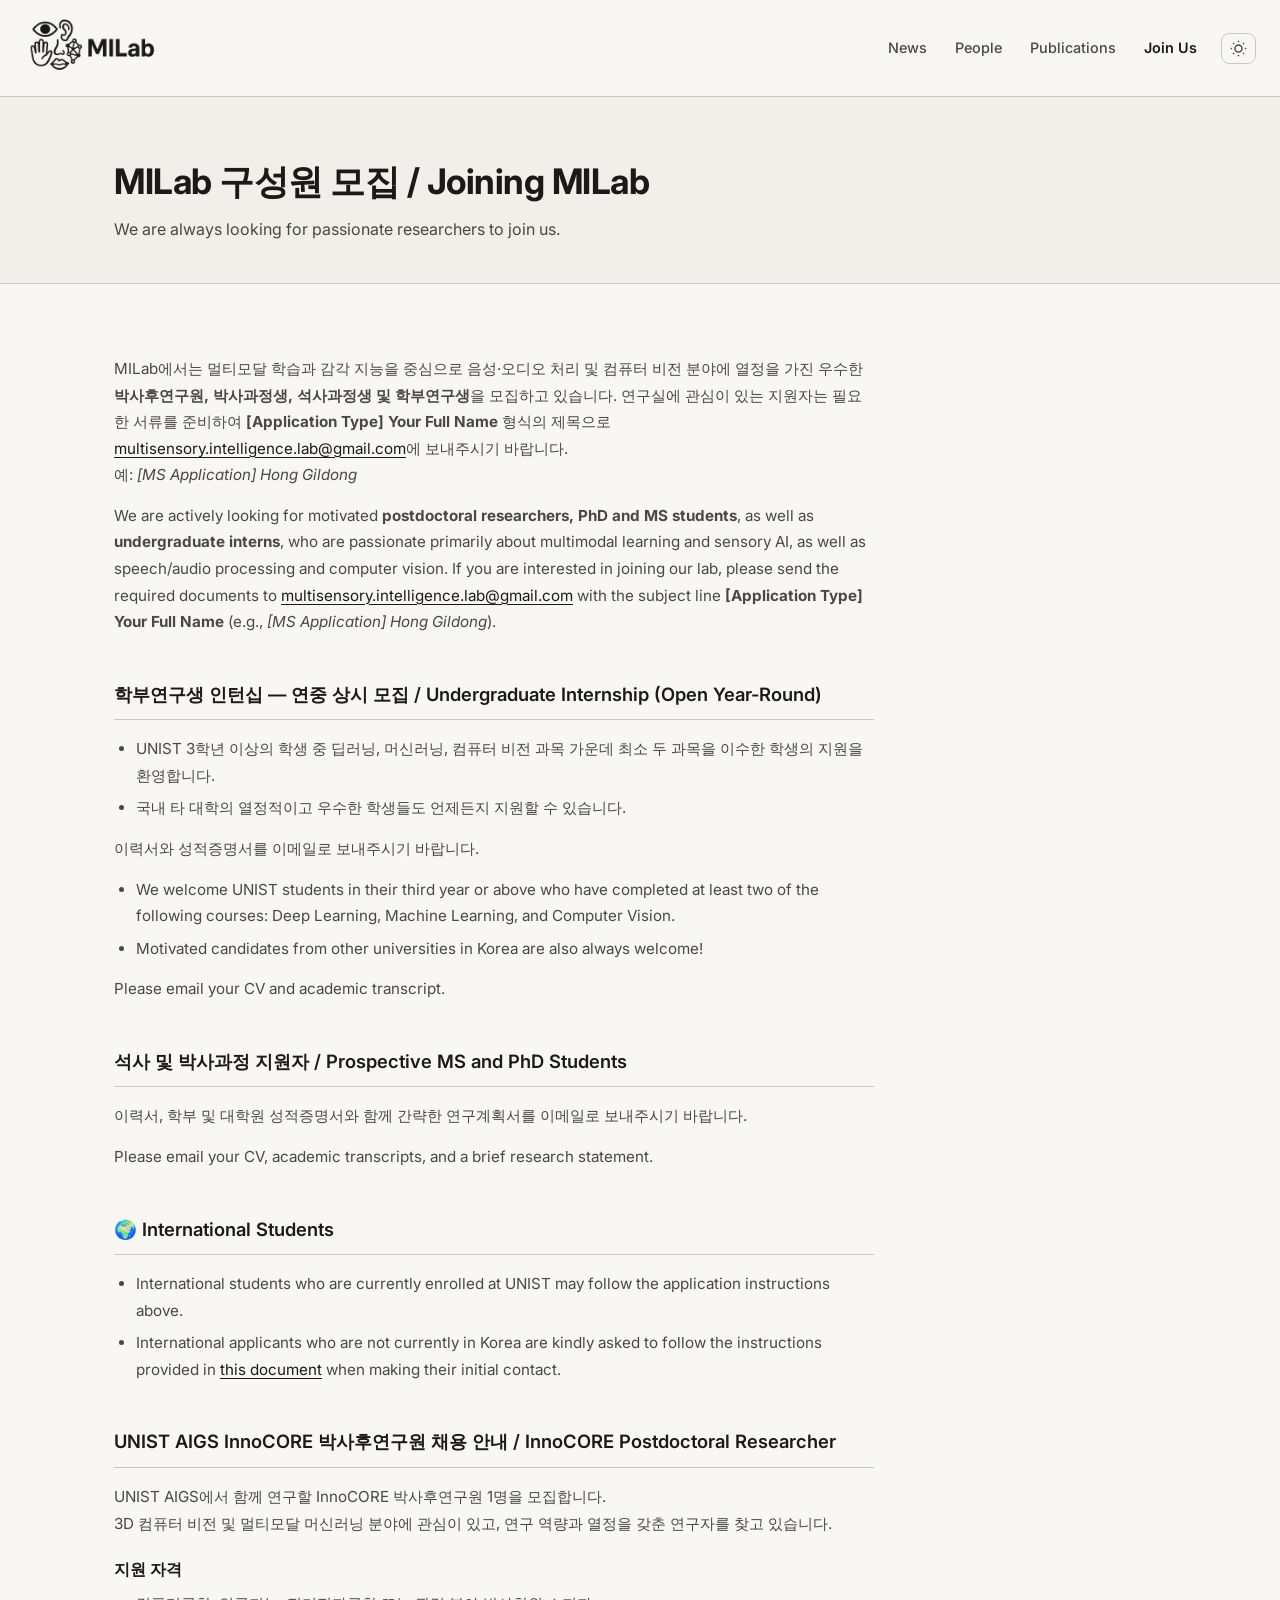
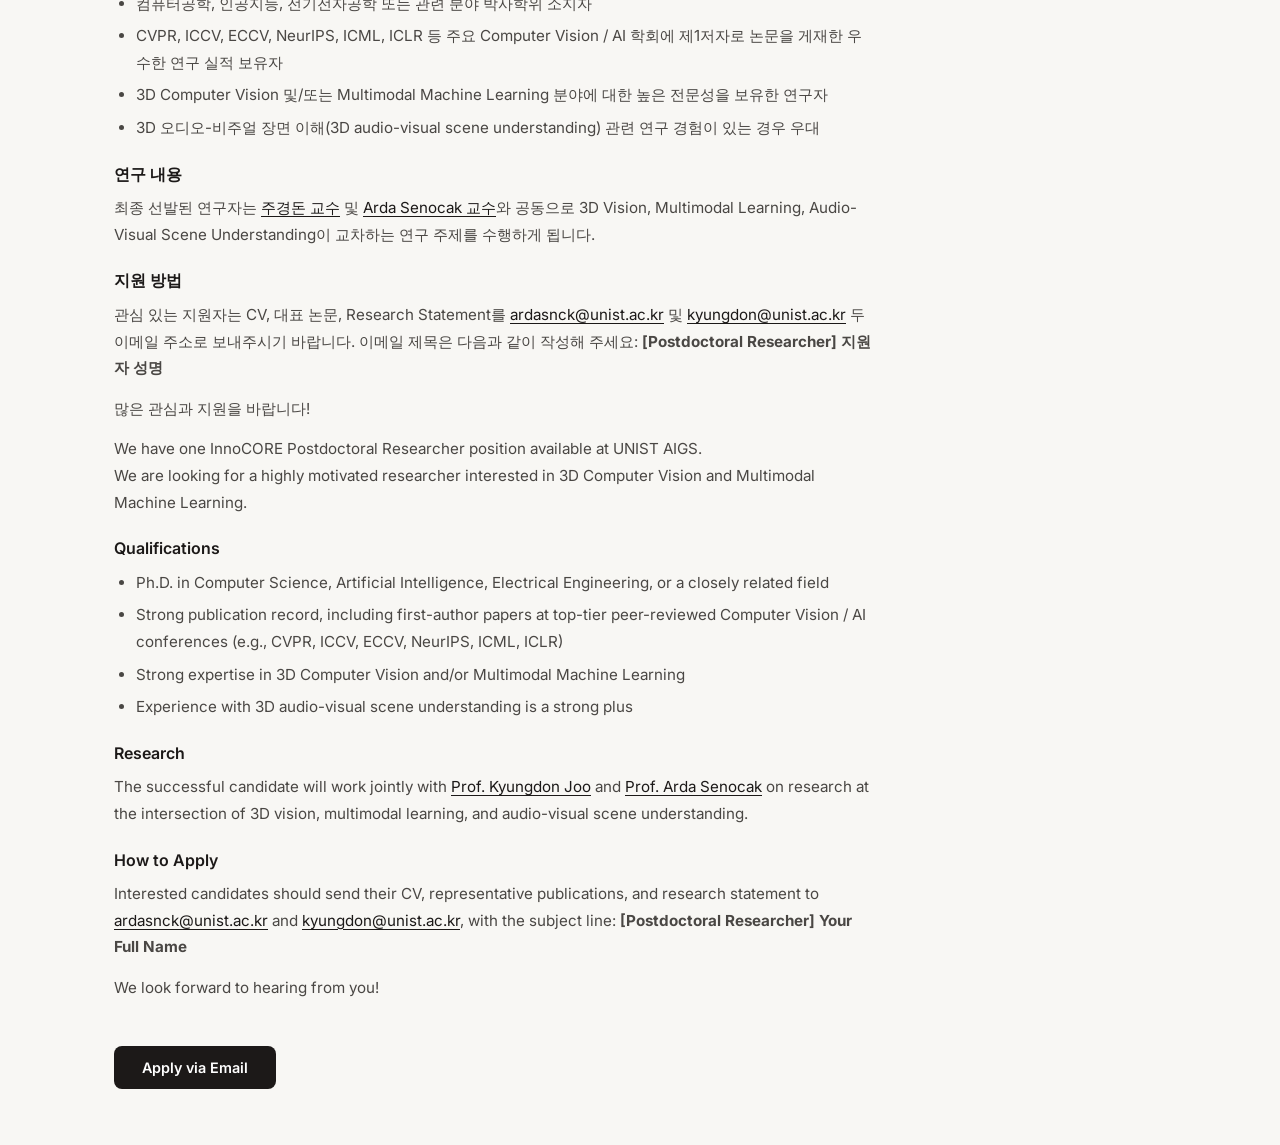
==== commit 73d0c3e3: "post doc" ====
--- a/join.html
+++ b/join.html
@@ -49,7 +49,7 @@
         <section class="join-section">
           <p class="join-ko">
             MILab에서는 멀티모달 학습과 감각 지능을 중심으로 음성·오디오 처리 및 컴퓨터 비전 분야에
-            열정을 가진 우수한 <strong>박사과정생, 석사과정생 및 학부연구생</strong>을 모집하고 있습니다.
+            열정을 가진 우수한 <strong>박사후연구원, 박사과정생, 석사과정생 및 학부연구생</strong>을 모집하고 있습니다.
             연구실에 관심이 있는 지원자는 필요한 서류를 준비하여
             <strong>[Application Type] Your Full Name</strong> 형식의 제목으로
             <a href="mailto:multisensory.intelligence.lab@gmail.com">multisensory.intelligence.lab@gmail.com</a>에
@@ -57,7 +57,7 @@
             예: <em>[MS Application] Hong Gildong</em>
           </p>
           <p class="join-en">
-            We are actively looking for motivated <strong>PhD and MS students</strong>, as well as
+            We are actively looking for motivated <strong>postdoctoral researchers, PhD and MS students</strong>, as well as
             <strong>undergraduate interns</strong>, who are passionate primarily about multimodal learning
             and sensory AI, as well as speech/audio processing and computer vision.
             If you are interested in joining our lab, please send the required documents to
@@ -96,10 +96,9 @@
         </section>
 
         <section class="join-section">
-          <h2 class="join-section-title">PostDoc</h2>
+          <h2 class="join-section-title">UNIST AIGS InnoCORE 박사후연구원 채용 안내 / InnoCORE Postdoctoral Researcher</h2>
 
           <div class="join-ko">
-            <p><strong>UNIST AIGS InnoCORE 박사후연구원 채용 안내 — InnoCORE Postdoctoral Researcher</strong></p>
             <p>
               UNIST AIGS에서 함께 연구할 InnoCORE 박사후연구원 1명을 모집합니다.<br />
               3D 컴퓨터 비전 및 멀티모달 머신러닝 분야에 관심이 있고, 연구 역량과 열정을 갖춘 연구자를 찾고 있습니다.
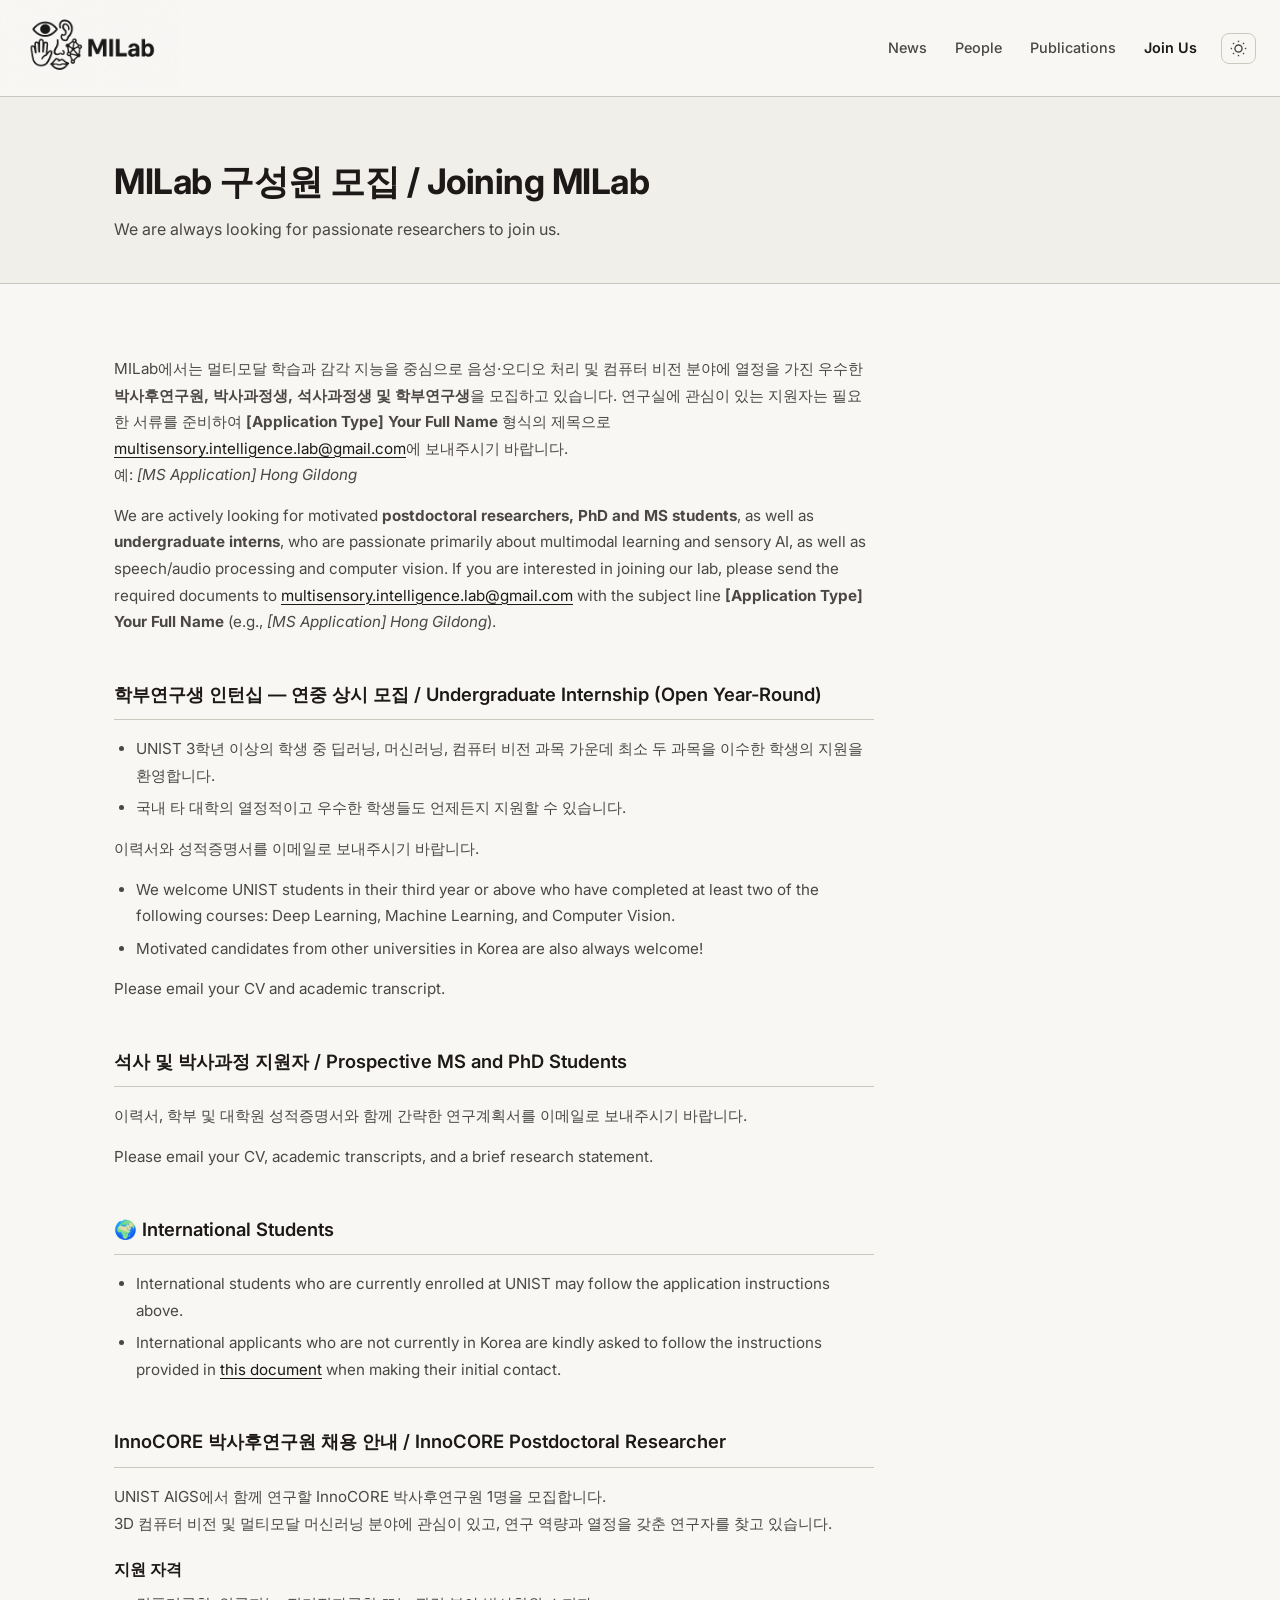
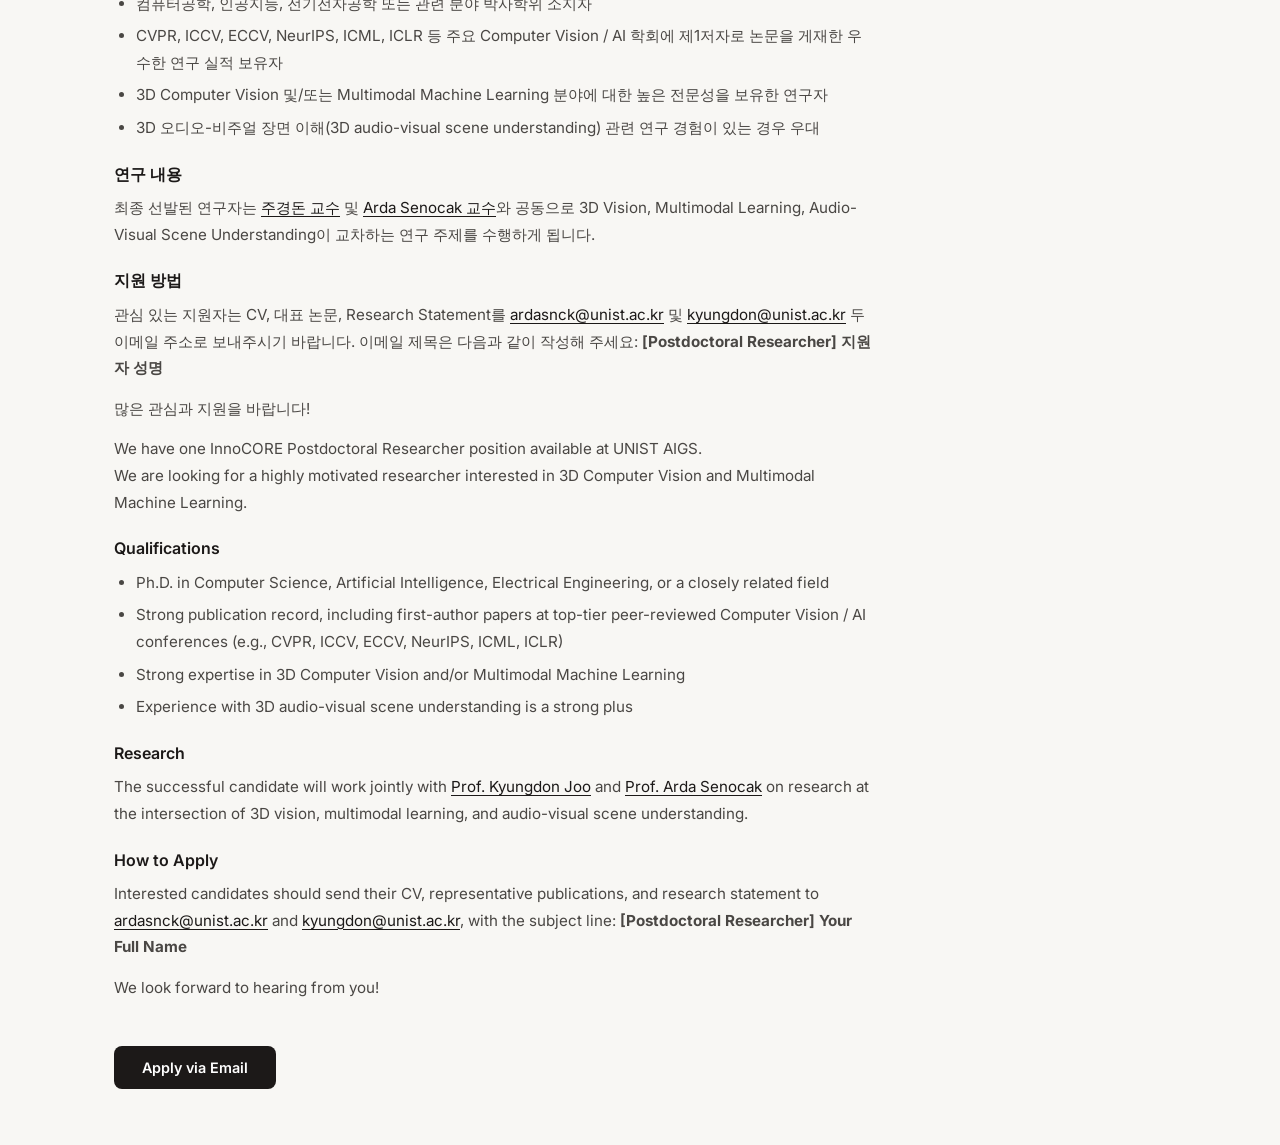
==== commit 00fbcc0b: "Update join.html" ====
--- a/join.html
+++ b/join.html
@@ -96,7 +96,7 @@
         </section>
 
         <section class="join-section">
-          <h2 class="join-section-title">UNIST AIGS InnoCORE 박사후연구원 채용 안내 / InnoCORE Postdoctoral Researcher</h2>
+          <h2 class="join-section-title">InnoCORE 박사후연구원 채용 안내 / InnoCORE Postdoctoral Researcher</h2>
 
           <div class="join-ko">
             <p>
